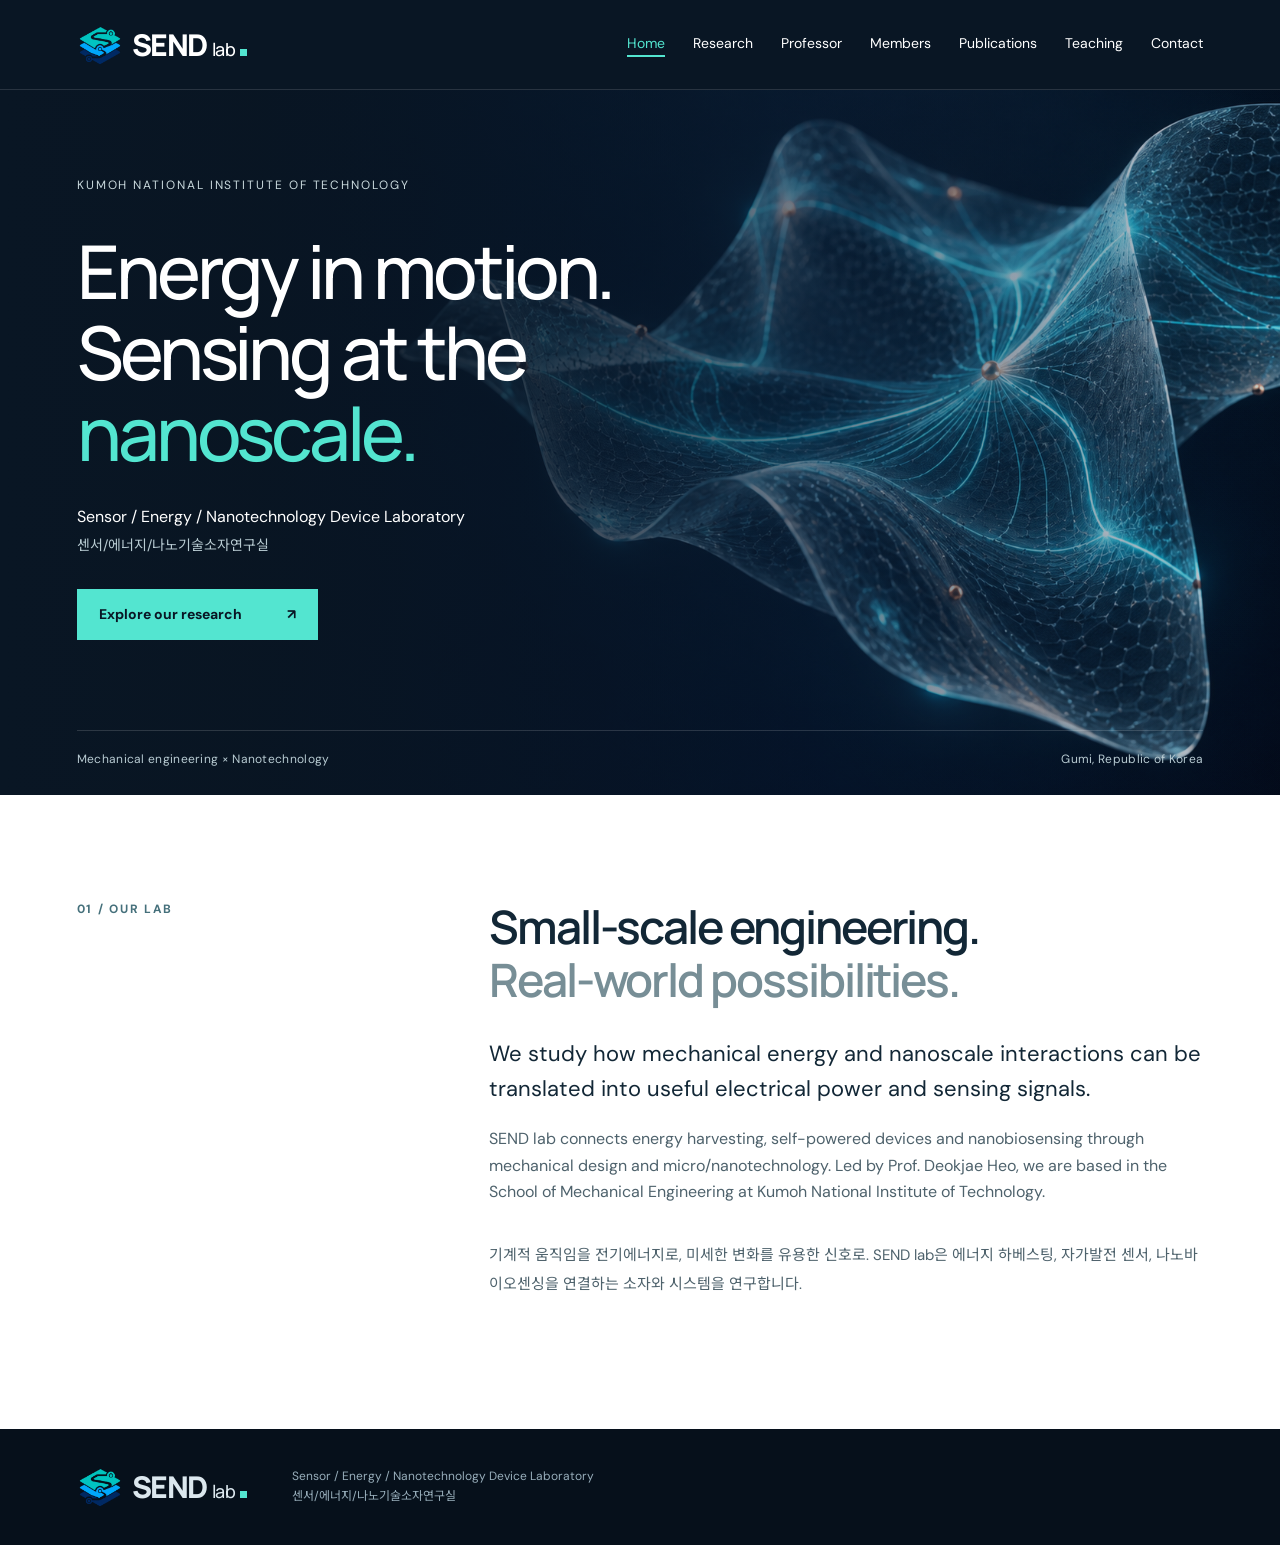
==== index.html @ dec1295a "Publish SEND lab website with teaching, office map and logo" ====
<!DOCTYPE html>
<html lang="en"><head><meta charset="utf-8"/><meta name="viewport" content="width=device-width, initial-scale=1"/>
<title>Home | SEND lab — Deokjae Heo</title><meta name="description" content="Sensor / Energy / Nanotechnology Device Laboratory at Kumoh National Institute of Technology. 허덕재 교수 센서/에너지/나노기술소자연구실."/>
<link rel="icon" type="image/png" href="send-lab-logo.png"/><link rel="stylesheet" href="site.css"/><link rel="stylesheet" href="updates.css"/>
</head><body><div class="public-site page-index" id="top"><a class="skip" href="#main">Skip to content</a><header class="header"><a aria-label="SEND lab home" class="logo" href="index.html"><img alt="" height="46" src="send-lab-logo.png" width="46"/><span class="wordmark">SEND<span>lab</span><i aria-hidden="true"></i></span></a><nav aria-label="Main navigation"><a aria-current="page" href="index.html">Home</a><a href="research.html">Research</a><a href="professor.html">Professor</a><a href="members.html">Members</a><a href="publications.html">Publications</a><a href="teaching.html">Teaching</a><a href="contact.html">Contact</a></nav></header><main id="main"><div style='--hero-image:url("send-hero.png")'><section class="hero" id="home"><div aria-label="Conceptual visualization of a nanoscale membrane and electrical energy" class="hero-art" role="img"></div><div class="hero-inner"><p class="eyebrow">KUMOH NATIONAL INSTITUTE OF TECHNOLOGY</p><h1>Energy in motion.<br/>Sensing at the<br/><em>nanoscale.</em></h1><p class="lab-name">Sensor / Energy / Nanotechnology Device Laboratory</p><p class="hero-ko" lang="ko">센서/에너지/나노기술소자연구실</p><a class="button" href="research.html">Explore our research <span>↗</span></a></div><div class="hero-bottom"><span>Mechanical engineering × Nanotechnology</span><span>Gumi, Republic of Korea</span></div></section><section class="intro section"><div class="section-label">01 / OUR LAB</div><div><h2>Small-scale engineering.<br/><span class="muted">Real-world possibilities.</span></h2><p class="lead">We study how mechanical energy and nanoscale interactions can be translated into useful electrical power and sensing signals.</p><p>SEND lab connects energy harvesting, self-powered devices and nanobiosensing through mechanical design and micro/nanotechnology. Led by Prof. Deokjae Heo, we are based in the School of Mechanical Engineering at Kumoh National Institute of Technology.</p><p class="korean" lang="ko">기계적 움직임을 전기에너지로, 미세한 변화를 유용한 신호로. SEND lab은 에너지 하베스팅, 자가발전 센서, 나노바이오센싱을 연결하는 소자와 시스템을 연구합니다.</p></div></section></div></main><footer><a aria-label="SEND lab home" class="logo" href="index.html"><img alt="" height="46" src="send-lab-logo.png" width="46"/><span class="wordmark">SEND<span>lab</span><i aria-hidden="true"></i></span></a><p>Sensor / Energy / Nanotechnology Device Laboratory<br/>센서/에너지/나노기술소자연구실</p></footer></div></body></html>
---- site.css ----
@import url('https://fonts.googleapis.com/css2?family=DM+Sans:wght@400;500;600;700&family=Manrope:wght@400;500;600;700;800&family=Noto+Sans+KR:wght@400;500;600&display=swap');
:root{--navy:#091624;--ink:#122736;--teal:#53e5d0;--gray:#56707a;--line:#d7e2e5;--paper:#f4f8f9}*{box-sizing:border-box}html{scroll-behavior:smooth;scroll-padding-top:90px}body{margin:0;color:var(--ink);font-family:'DM Sans','Noto Sans KR',sans-serif;font-size:16px;line-height:1.65}a{color:inherit}a:focus-visible,summary:focus-visible{outline:3px solid #159e8d;outline-offset:6px}h1,h2,h3,p{margin-top:0}h1,h2,h3{font-family:Manrope,'Noto Sans KR',sans-serif}h2{font-size:clamp(2rem,3.6vw,3.7rem);line-height:1.15;letter-spacing:-.045em;font-weight:600;margin-bottom:30px}h3{line-height:1.35}p{margin-bottom:20px}em{font-style:normal;color:var(--teal)}.header{height:90px;display:flex;align-items:center;justify-content:space-between;padding:0 6%;background:var(--navy);color:white;border-bottom:1px solid #ffffff20}.logo{display:inline-flex;align-items:baseline;text-decoration:none;font-family:Manrope,sans-serif;font-weight:800;font-size:30px;letter-spacing:-1.5px;line-height:1}.logo span{font-size:18px;font-weight:500;letter-spacing:-.5px;margin-left:5px}.logo i{width:7px;height:7px;display:inline-block;background:var(--teal);margin-left:5px}nav{display:flex;gap:36px}nav a{text-decoration:none;font-size:14px}nav a:hover{color:var(--teal)}nav a:last-child{border-bottom:1px solid #ffffff70}nav span{margin-left:10px}.hero{position:relative;min-height:705px;overflow:hidden;background:var(--navy);color:white}.hero-art{position:absolute;inset:0;background:radial-gradient(ellipse at 85% 50%,#145665 0,transparent 60%);opacity:.9}.hero-art:after{content:'';position:absolute;inset:0;background:linear-gradient(90deg,#091624 0%,#091624e8 20%,#09162465 57%,#09162410 100%)}.hero-inner{position:relative;padding:86px 6% 90px;max-width:1450px;margin:auto}.eyebrow{font-size:12px;letter-spacing:.16em;color:#c9d9dd;margin-bottom:35px}h1{font-size:clamp(3.1rem,5.8vw,5.65rem);font-weight:500;line-height:1.09;letter-spacing:-.055em;margin-bottom:30px}.lab-name{font-size:16px;margin-bottom:4px;max-width:490px}.hero-ko{font-size:14px;color:#b8cbd2;margin-bottom:32px}.button{display:inline-flex;gap:45px;align-items:center;color:var(--navy);background:var(--teal);padding:14px 22px;text-decoration:none;font-size:14px;font-weight:700}.button:hover{background:#a5f9ec}.hero-bottom{position:relative;display:flex;justify-content:space-between;border-top:1px solid #ffffff25;margin:0 6%;padding:19px 0;font-size:12px;color:#b8cbd2;letter-spacing:.025em}.section{padding:100px 6%;max-width:1600px;margin:auto}.section-label{font-size:12px;font-weight:700;letter-spacing:.14em;margin-bottom:25px;color:#45707b}.intro,.professor,.contact{display:grid;grid-template-columns:1fr 2fr;gap:55px}.intro{padding-top:105px;padding-bottom:110px}.intro>div:last-child{max-width:850px}.muted{color:#778e96}.lead{font-size:22px;line-height:1.6;max-width:720px}.intro p:not(.lead){max-width:730px;color:#4e626c}.korean{font-size:15px;line-height:1.95;padding-top:15px}.research{background:var(--paper);max-width:none}.section-top{display:flex;justify-content:space-between;align-items:flex-end;gap:30px;margin-bottom:45px}.section-top h2{margin-bottom:0}.side-copy{color:var(--gray);font-size:16px;margin-bottom:4px}.research-grid{display:grid;grid-template-columns:repeat(3,1fr);gap:24px}.research-card{position:relative;background:white;border-top:2px solid #1e4e5d;padding:35px 30px 30px;display:flex;flex-direction:column}.card-number{position:absolute;right:26px;top:27px;font-family:Manrope;font-size:36px;color:#d1dfe3}.card-kicker{font-size:12px;letter-spacing:.1em;margin-top:6px;margin-bottom:50px;color:#346573;font-weight:700}.research-card h3{font-size:32px;letter-spacing:-.035em;line-height:1.2;margin-bottom:25px}.research-card>p:not(.card-kicker){font-size:16px;color:#4d646e}.tags{margin-top:auto;padding-top:24px;display:flex;flex-wrap:wrap;gap:7px}.tags span{font-size:12px;border:1px solid #dce5e8;padding:4px 9px;color:#355c69}.professor{padding-top:110px;padding-bottom:105px}.profile-head{display:flex;gap:20px;justify-content:space-between;align-items:flex-start}.overline{color:#55737d;font-size:12px;letter-spacing:.12em;margin-bottom:13px}.profile-head h2{font-size:44px;margin-bottom:15px}.profile-head h2 span{font-size:20px;margin-left:18px;letter-spacing:0;color:#6d828b;display:inline-block}.profile-head p{font-size:15px}.text-link{font-size:14px;white-space:nowrap;margin-top:35px;text-underline-offset:7px}.profile-bio{font-size:18px;margin:25px 0 40px;color:#4e646f}.profile-columns{display:grid;grid-template-columns:1.3fr 1fr;gap:45px}.small-title{font-size:14px;letter-spacing:.035em;border-bottom:1px solid var(--line);padding-bottom:13px;margin-bottom:22px}.timeline,.education{margin:0}.timeline>div,.education>div{margin-bottom:24px}.timeline dt,.education dt{font-size:12px;color:#65808c;margin-bottom:5px}.timeline dd,.education dd{margin:0;font-size:14px}.timeline dd span,.education dd span{display:block;color:#586f7a;font-size:14px;line-height:1.6;margin-top:3px}.advisor{color:#65808c;font-size:12px}.honors{margin-top:32px}.honors p{font-size:14px;margin-bottom:10px}.honors p span{font-size:12px;color:#6a858e;display:inline-block;margin-right:24px}.publications{background:var(--paper);max-width:none}.paper{display:grid;grid-template-columns:38px 1fr 30px;gap:20px;border-top:1px solid #cbd9df;padding:27px 0}.paper-index{font-size:12px;color:#67838e;margin-top:4px}.journal{font-size:12px;color:#337488;letter-spacing:.02em;font-weight:600;margin-bottom:9px}.paper h3{font-size:20px;line-height:1.45;font-weight:600;letter-spacing:-.025em;margin-bottom:12px;max-width:950px}.paper h3 a{text-decoration:none}.paper h3 a:hover{text-decoration:underline;text-underline-offset:4px}.authors{font-size:12px;color:#627984;max-width:1000px;line-height:1.7;margin:0}.authors strong{color:#294955}.paper-link{text-decoration:none;font-size:22px}.all-papers{margin-top:25px;border-top:1px solid #97aeb8;border-bottom:1px solid #97aeb8}.all-papers summary{cursor:pointer;padding:23px 0;display:flex;justify-content:space-between;font-weight:600;font-size:16px;gap:20px}.all-papers summary span{color:#547681;font-size:14px}.all-papers[open] summary{margin-bottom:10px}.list-note{font-size:14px;color:#59747f;max-width:750px}.contact{background:var(--navy);color:#f8fafb;max-width:none;padding-top:95px;padding-bottom:95px}.contact .section-label{color:#a9c0ca}.contact h2{font-size:clamp(3.6rem,6vw,6rem);margin-bottom:35px}.contact p{color:#afc4ce;font-size:16px}.contact-mail{font-size:clamp(1rem,2.1vw,1.9rem);text-decoration:none;border-bottom:1px solid #58717b;padding-bottom:16px;display:flex;justify-content:space-between;gap:20px;overflow-wrap:anywhere;margin:40px 0}.contact-mail span{color:var(--teal)}.contact-bottom{display:flex;justify-content:space-between;gap:25px}.contact-bottom p,.contact-bottom a{font-size:14px;line-height:1.8}.contact-bottom a{text-decoration:none;color:#afc4ce}footer{padding:35px 6%;background:#06101b;color:#dbe7ee;display:flex;align-items:center;gap:45px}footer .logo{font-size:25px}footer p{font-size:12px;color:#98aebb;margin:0}footer>a:last-child{margin-left:auto;white-space:nowrap;font-size:12px;text-decoration:none}.skip{position:absolute;left:15px;top:-80px;background:white;padding:10px;z-index:10}.skip:focus{top:12px}
@media(min-width:1600px){.hero-inner{max-width:none;padding-left:max(6%,calc((100vw - 1408px)/2))}.intro,.professor{max-width:1500px}}
@media(max-width:950px){.intro,.professor,.contact{grid-template-columns:1fr;gap:20px}.section{padding:70px 6%}.research-grid{gap:15px}.research-card{padding:30px 22px}.research-card h3{font-size:26px}.profile-columns{gap:30px}.hero{min-height:650px}.hero-inner{padding-top:80px}.header nav{gap:22px}.hero-art{background-position:60% center!important}.profile-body{min-width:0}}
@media(max-width:650px){.header{height:auto;min-height:100px;display:block;padding:22px 6% 15px}.header .logo{font-size:27px}.header nav{margin-top:22px;justify-content:space-between;gap:12px}.header nav a{font-size:12px}.hero{min-height:640px}.hero-inner{padding-top:62px;padding-bottom:70px}h1{font-size:clamp(2.7rem,10vw,4rem)}.eyebrow{font-size:12px;letter-spacing:.07em}.lab-name{font-size:14px;max-width:290px}.hero-art:after{background:linear-gradient(90deg,#091624f2,#09162495)}.hero-bottom{gap:20px;align-items:center;font-size:12px}.hero-bottom span:first-child{max-width:155px}.section{padding:60px 6%}.section-label{margin-bottom:22px}h2{font-size:34px}.lead{font-size:20px}.section-top{display:block;margin-bottom:32px}.side-copy{margin-top:22px;font-size:14px}.research-grid{grid-template-columns:1fr;gap:20px}.research-card{padding:28px}.card-kicker{margin-bottom:35px}.research-card h3{font-size:32px}.profile-head{display:block}.profile-head h2{font-size:37px}.profile-head h2 span{font-size:18px;margin-left:12px}.text-link{display:inline-block;margin-top:0}.profile-columns{grid-template-columns:1fr;gap:20px}.paper{grid-template-columns:22px 1fr 18px;gap:10px}.paper h3{font-size:17px}.contact h2{font-size:62px}.contact-bottom{display:block}.all-papers summary{font-size:14px}.all-papers summary span{font-size:12px}footer{flex-wrap:wrap;gap:22px}footer>a:last-child{margin-left:0}footer p{width:100%}}
.hero-art{background-image:url('/send-hero.png');background-size:cover;background-position:center center;opacity:1}
.hero-art:after{background:linear-gradient(90deg,#091624 0%,#091624e8 20%,#0a244b55 64%,#153e7720 100%)}
.research-card:nth-child(2){border-top-color:#378bc1}.research-card:nth-child(3){border-top-color:#3b66b0}
.all-papers{margin-top:65px}.all-title{display:flex;justify-content:space-between;gap:20px;padding-top:28px;font-size:24px}.all-title span{font-size:14px;color:#547681;align-self:center;font-weight:400}.authors sup,.list-note sup{font-size:.78em;line-height:0;position:relative;top:-.4em;vertical-align:baseline;margin-left:1px}
@media(prefers-reduced-motion:reduce){html{scroll-behavior:auto}}
.members{display:grid;grid-template-columns:1fr 2fr;gap:55px;border-top:1px solid var(--line);padding-top:85px;padding-bottom:95px}.members-body{min-width:0}.member-group{border-top:1px solid var(--line);padding-top:24px;margin-top:38px}.member-group h3{font-size:22px;font-weight:600;letter-spacing:-.025em}.members-pending{font-size:16px;color:var(--gray);padding:24px 28px;background:var(--paper);border-left:2px solid #378bc1}.member-group[hidden]{display:none}
@media(max-width:950px){.members{grid-template-columns:1fr;gap:20px;padding:70px 6%}}
@media(max-width:650px){.members{padding:60px 6%}.header nav{gap:9px;flex-wrap:wrap;row-gap:12px}.header nav a{font-size:12px}.member-group{margin-top:28px}.members-pending{padding:20px}}
body{min-height:100vh;display:flex;flex-direction:column}main{flex:1}footer{margin-top:auto}nav a[aria-current="page"]{color:var(--teal);border-bottom:2px solid var(--teal)}nav a:last-child:not([aria-current="page"]){border-bottom:0}.page-heading{font-size:clamp(2rem,3.6vw,3.7rem);line-height:1.15;letter-spacing:-.045em;font-weight:600;margin-bottom:30px}.section-top .page-heading{margin-bottom:0}.profile-head .page-heading{font-size:44px;margin-bottom:15px}.profile-head .page-heading span{font-size:20px;margin-left:18px;letter-spacing:0;color:#6d828b;display:inline-block}.contact .page-heading{font-size:clamp(3.6rem,6vw,6rem);margin-bottom:35px}.page-contact main{background:var(--navy)}
@media(max-width:650px){.page-heading{font-size:34px}.profile-head .page-heading{font-size:37px}.profile-head .page-heading span{font-size:18px;margin-left:12px}.contact .page-heading{font-size:62px}.header nav{justify-content:flex-start;column-gap:18px;row-gap:13px}}
.professor-portrait{min-width:0}.professor-portrait img{display:block;width:100%;max-width:290px;height:auto;aspect-ratio:4/5;object-fit:cover;object-position:center 25%;border:1px solid var(--line);border-radius:4px}.scholar-button{white-space:nowrap;gap:20px;margin-top:30px;flex-shrink:0}.profile-head{flex-wrap:wrap}
@media(max-width:950px){.professor-portrait img{max-width:240px}.professor-portrait{margin-bottom:16px}}
@media(max-width:650px){.professor-portrait img{max-width:210px}.scholar-button{margin-top:8px}}
.professor-selected{grid-column:1/-1;margin-top:35px;padding-top:55px;border-top:1px solid var(--line)}.professor-selected .text-link{display:inline-block;margin-top:22px}.page-publications .all-papers{margin-top:0}
.selection-toolbar{background:#e5f4f3;padding:24px 28px;margin-bottom:35px;border-left:3px solid #218c9c}.selection-toolbar p{font-size:14px;margin:8px 0 0}.selection-status{font-size:14px;color:#355c69;margin-top:20px}.selection-empty{color:var(--gray);font-size:16px}.selection-empty[hidden]{display:none}.feature-toggle{grid-column:2;justify-self:start;padding:9px 14px;border:1px solid #317b91;background:transparent;border-radius:3px;color:#245b70;font:600 13px 'DM Sans','Noto Sans KR',sans-serif;cursor:pointer}.feature-toggle:hover{background:#e1f4f3}.feature-toggle[aria-pressed="true"]{background:#123b50;color:#7cf0db;border-color:#123b50}.feature-toggle:focus-visible{outline:3px solid #159e8d;outline-offset:4px}
.feature-order{grid-column:2;display:flex;align-items:center;gap:12px;font-size:14px;color:#355c69}.feature-order select{padding:7px 26px 7px 10px;border:1px solid #317b91;background:white;border-radius:3px;font:inherit;color:#123b50}.feature-order select:focus-visible{outline:3px solid #159e8d;outline-offset:3px}
.ko-translation{display:block;font-family:'Noto Sans KR',sans-serif;font-size:14px!important;font-weight:400!important;line-height:1.8!important;letter-spacing:0!important;color:#607581;margin-top:10px}.page-heading>.ko-translation,h2>.ko-translation{font-size:16px!important;margin-top:18px}.research-card h3>.ko-translation{margin-top:14px}.research-card>p:not(.card-kicker)>.ko-translation{font-size:14px!important;color:#5a707b}.profile-bio>.ko-translation{margin-top:16px}.timeline dd .ko-translation,.education dd .ko-translation{font-size:13px!important;margin-top:3px}.small-title .ko-translation{display:inline-block;margin:0 0 0 12px;font-size:13px!important}.honors p .ko-translation{display:block;margin:6px 0 0 52px;font-size:13px!important;color:#607581}.members-pending .ko-translation{margin-top:6px}
---- updates.css ----
/* Shared public page styles, independent of the former application server. */
html{line-height:1.5;-webkit-text-size-adjust:100%}body{-webkit-font-smoothing:antialiased}a{text-decoration:none}dd{margin:0}img{display:block;max-width:100%}h1,h2,h3,h4,p{margin-top:0}h3{font-weight:inherit}figure{margin:0}sup{font-size:75%;line-height:0;position:relative;vertical-align:baseline;top:-.5em}
.public-site{min-height:100vh;display:flex;flex-direction:column}.public-site>main{flex:1}.public-site .overline{text-decoration:none}
.public-site .hero-art{background-image:linear-gradient(90deg,rgba(6,16,27,.75),rgba(6,16,27,.1)),var(--hero-image)!important}
.public-site .members-grid{display:grid;grid-template-columns:repeat(3,1fr);gap:32px;margin-top:30px}.public-site .member-card img{width:100%;height:300px;object-fit:cover;object-position:center 25%;margin-bottom:20px}.public-site .member-card h3{font-size:24px;margin-bottom:8px}.public-site .member-card small{font-size:16px;color:#64808c}.public-site .member-bio{white-space:pre-line}.public-site .member-group{margin-top:48px}
.logo{align-items:center;gap:9px;flex-shrink:0}.logo>img{width:46px;height:46px;object-fit:contain}.logo .wordmark{font-size:30px;font-weight:800;letter-spacing:-1.5px;margin:0;display:inline-flex;align-items:baseline}.logo .wordmark span{font-size:18px;font-weight:500;letter-spacing:-.5px;margin-left:5px}.header nav{gap:28px}
.semester{display:grid;grid-template-columns:1fr 2fr;gap:56px;margin-top:62px;padding-top:38px;border-top:1px solid var(--line)}.semester-heading h2{font-size:32px;letter-spacing:-.035em;margin-bottom:10px}.semester-heading p{color:var(--gray);font-size:15px}.course{display:flex;gap:28px;padding:28px 0;border-bottom:1px solid var(--line)}.course:first-child{padding-top:0}.course-index{font-size:14px;font-weight:600;color:#357e86;padding-top:7px}.course h3{font-size:25px;font-weight:600;letter-spacing:-.025em;margin-bottom:10px}.course p{font-size:15px;color:var(--gray);margin:0}
.office-section{display:grid;grid-template-columns:1fr 1.65fr;gap:60px;color:#e7f0f2;padding-top:0;padding-bottom:100px}.office-section .section-label{color:#84bebf}.office-section h2{font-size:38px}.office-address{font-size:18px;line-height:1.8}.office-ko{font-size:14px;color:#a7bcc6;line-height:1.9}.map-links{display:flex;flex-wrap:wrap;gap:18px;margin-top:28px}.map-links a{font-size:14px;color:var(--teal);border-bottom:1px solid #53e5d066;padding-bottom:5px}.map-frame{overflow:hidden;min-height:370px;border:1px solid #34515e;border-radius:4px;background:#e7edef}.map-frame iframe{width:100%;height:100%;min-height:370px;border:0;display:block}.contact-bottom p{max-width:550px}
@media(max-width:1000px){.header nav{gap:17px}.header{padding-left:5%;padding-right:5%}.logo>img{width:40px;height:40px}.office-section{gap:32px}.semester{gap:30px}}
@media(max-width:760px){.header{height:auto;min-height:120px;flex-direction:column;align-items:flex-start;gap:20px;padding-top:20px;padding-bottom:20px}.header nav{flex-wrap:wrap;column-gap:22px;row-gap:12px}.header nav a{font-size:14px}.semester{grid-template-columns:1fr;gap:28px;margin-top:40px}.course h3{font-size:22px}.office-section{grid-template-columns:1fr;padding-top:0;padding-bottom:60px}.office-section h2{font-size:32px}.map-frame,.map-frame iframe{min-height:310px}.public-site .members-grid{grid-template-columns:1fr}.logo>img{width:40px;height:40px}.contact-mail{overflow-wrap:anywhere}}
@media(prefers-reduced-motion:reduce){html{scroll-behavior:auto}}
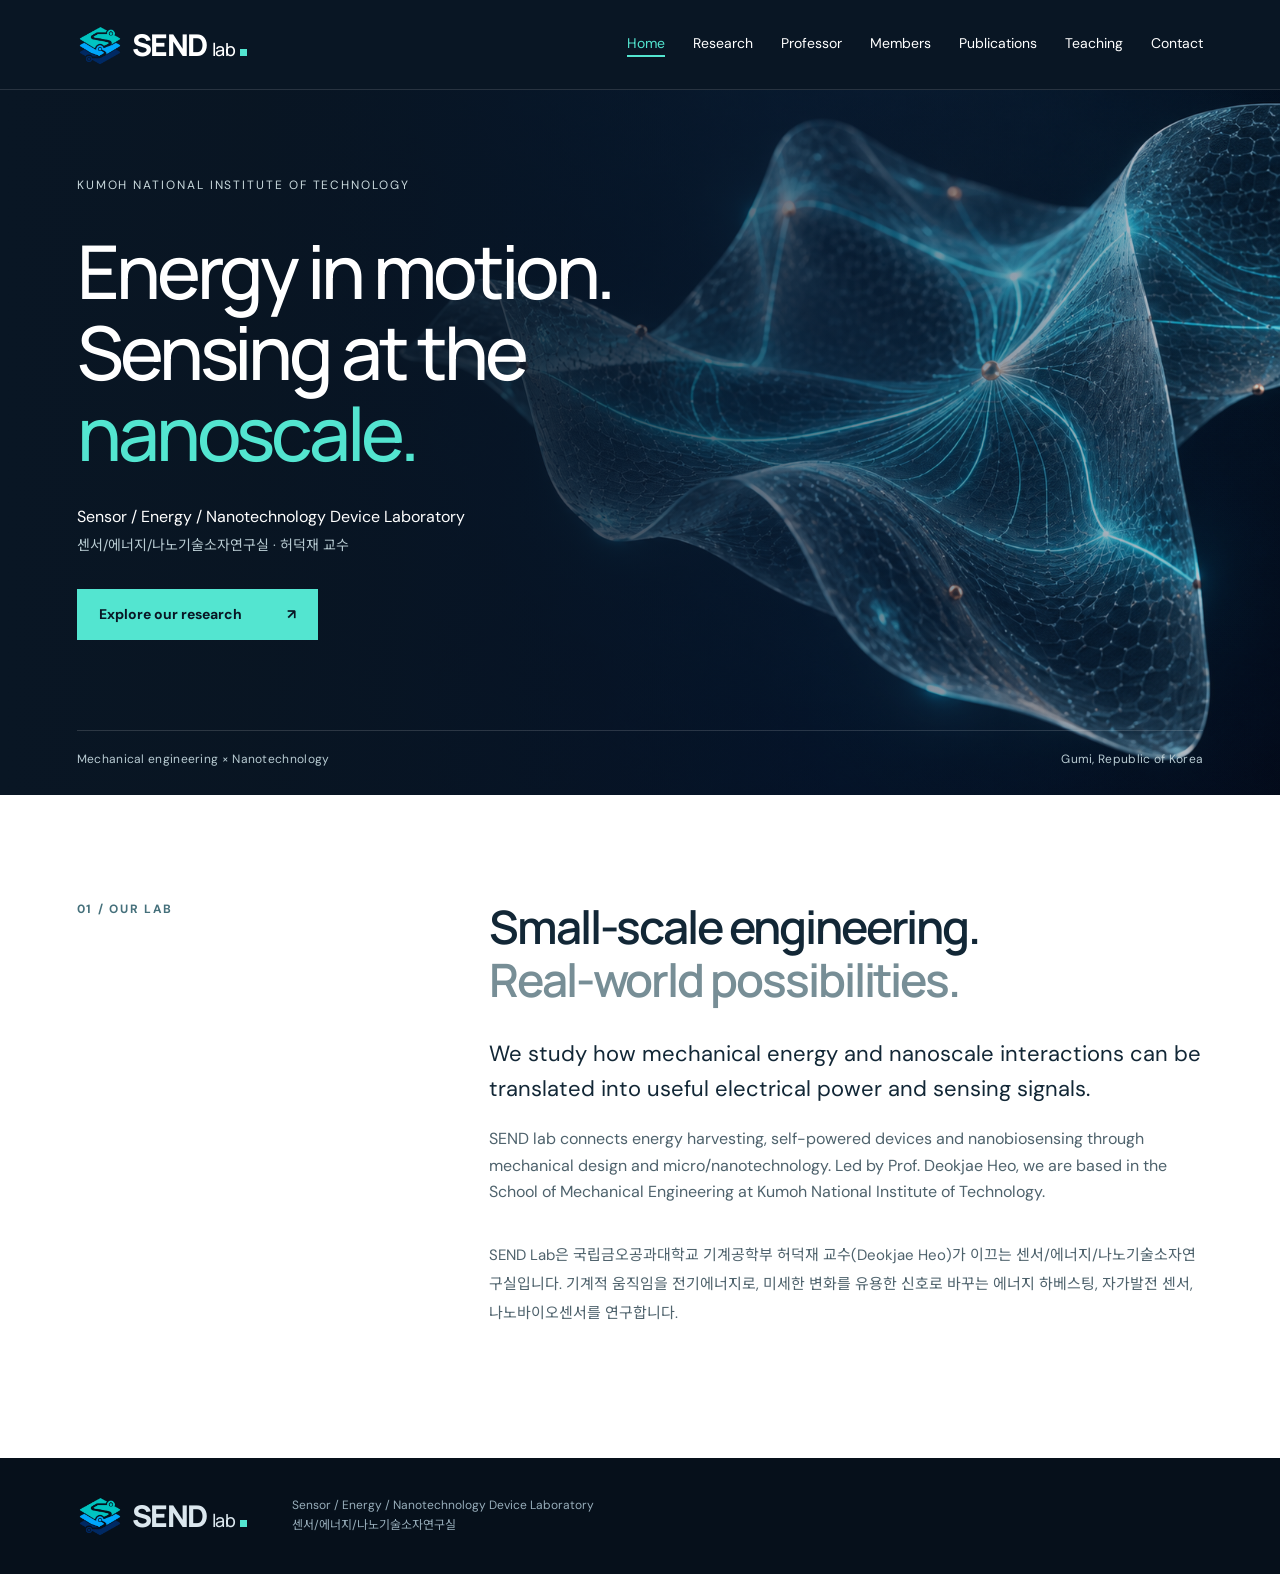
==== commit 29db41c5: "Improve Korean and English name search discovery Add bilingual page titles, specific descriptions, c" ====
--- a/index.html
+++ b/index.html
@@ -1,5 +1,6 @@
 <!DOCTYPE html>
-<html lang="en"><head><meta charset="utf-8"/><meta name="viewport" content="width=device-width, initial-scale=1"/>
-<title>Home | SEND lab — Deokjae Heo</title><meta name="description" content="Sensor / Energy / Nanotechnology Device Laboratory at Kumoh National Institute of Technology. 허덕재 교수 센서/에너지/나노기술소자연구실."/>
-<link rel="icon" type="image/png" href="send-lab-logo.png"/><link rel="stylesheet" href="site.css"/><link rel="stylesheet" href="updates.css"/>
-</head><body><div class="public-site page-index" id="top"><a class="skip" href="#main">Skip to content</a><header class="header"><a aria-label="SEND lab home" class="logo" href="index.html"><img alt="" height="46" src="send-lab-logo.png" width="46"/><span class="wordmark">SEND<span>lab</span><i aria-hidden="true"></i></span></a><nav aria-label="Main navigation"><a aria-current="page" href="index.html">Home</a><a href="research.html">Research</a><a href="professor.html">Professor</a><a href="members.html">Members</a><a href="publications.html">Publications</a><a href="teaching.html">Teaching</a><a href="contact.html">Contact</a></nav></header><main id="main"><div style='--hero-image:url("send-hero.png")'><section class="hero" id="home"><div aria-label="Conceptual visualization of a nanoscale membrane and electrical energy" class="hero-art" role="img"></div><div class="hero-inner"><p class="eyebrow">KUMOH NATIONAL INSTITUTE OF TECHNOLOGY</p><h1>Energy in motion.<br/>Sensing at the<br/><em>nanoscale.</em></h1><p class="lab-name">Sensor / Energy / Nanotechnology Device Laboratory</p><p class="hero-ko" lang="ko">센서/에너지/나노기술소자연구실</p><a class="button" href="research.html">Explore our research <span>↗</span></a></div><div class="hero-bottom"><span>Mechanical engineering × Nanotechnology</span><span>Gumi, Republic of Korea</span></div></section><section class="intro section"><div class="section-label">01 / OUR LAB</div><div><h2>Small-scale engineering.<br/><span class="muted">Real-world possibilities.</span></h2><p class="lead">We study how mechanical energy and nanoscale interactions can be translated into useful electrical power and sensing signals.</p><p>SEND lab connects energy harvesting, self-powered devices and nanobiosensing through mechanical design and micro/nanotechnology. Led by Prof. Deokjae Heo, we are based in the School of Mechanical Engineering at Kumoh National Institute of Technology.</p><p class="korean" lang="ko">기계적 움직임을 전기에너지로, 미세한 변화를 유용한 신호로. SEND lab은 에너지 하베스팅, 자가발전 센서, 나노바이오센싱을 연결하는 소자와 시스템을 연구합니다.</p></div></section></div></main><footer><a aria-label="SEND lab home" class="logo" href="index.html"><img alt="" height="46" src="send-lab-logo.png" width="46"/><span class="wordmark">SEND<span>lab</span><i aria-hidden="true"></i></span></a><p>Sensor / Energy / Nanotechnology Device Laboratory<br/>센서/에너지/나노기술소자연구실</p></footer></div></body></html>+
+<html lang="en"><head><meta charset="utf-8"/><meta content="width=device-width, initial-scale=1" name="viewport"/>
+<title>SEND Lab | 허덕재 교수 · Deokjae Heo | 금오공과대학교</title><meta content="국립금오공과대학교 기계공학부 허덕재 교수(Deokjae Heo)의 SEND Lab. 에너지 하베스팅, 자가발전 센서, 나노바이오센서를 연구하는 센서/에너지/나노기술소자연구실입니다." name="description"/>
+<link href="send-lab-logo.png" rel="icon" type="image/png"/><link href="site.css" rel="stylesheet"/><link href="updates.css" rel="stylesheet"/>
+<link href="https://djheo472.github.io/send-lab/" rel="canonical"/><meta content="SEND Lab | 허덕재 교수 · Deokjae Heo | 금오공과대학교" property="og:title"/><meta content="국립금오공과대학교 기계공학부 허덕재 교수(Deokjae Heo)의 SEND Lab. 에너지 하베스팅, 자가발전 센서, 나노바이오센서를 연구하는 센서/에너지/나노기술소자연구실입니다." property="og:description"/><meta content="https://djheo472.github.io/send-lab/" property="og:url"/><meta content="website" property="og:type"/><meta content="SEND Lab" property="og:site_name"/><meta content="https://djheo472.github.io/send-lab/send-lab-logo.png" property="og:image"/><meta content="SEND Lab logo" property="og:image:alt"/><script data-search-identity="" type="application/ld+json">{"@context":"https://schema.org","@graph":[{"@type":"ResearchOrganization","@id":"https://djheo472.github.io/send-lab/#send-lab","name":"SEND Lab","alternateName":["Sensor / Energy / Nanotechnology Device Laboratory","센서/에너지/나노기술소자연구실"],"url":"https://djheo472.github.io/send-lab/","logo":"https://djheo472.github.io/send-lab/send-lab-logo.png","parentOrganization":{"@type":"CollegeOrUniversity","name":"Kumoh National Institute of Technology","alternateName":"국립금오공과대학교"}},{"@type":"Person","@id":"https://djheo472.github.io/send-lab/professor.html#deokjae-heo","name":"Deokjae Heo","alternateName":"허덕재","jobTitle":"Assistant Professor","url":"https://djheo472.github.io/send-lab/professor.html","image":"https://djheo472.github.io/send-lab/deokjae-heo.png","worksFor":{"@type":"CollegeOrUniversity","name":"Kumoh National Institute of Technology","alternateName":"국립금오공과대학교","department":{"@type":"Organization","name":"School of Mechanical Engineering"}},"memberOf":{"@id":"https://djheo472.github.io/send-lab/#send-lab"},"sameAs":["https://scholar.google.com/citations?user=-ATOsVMAAAAJ&hl=en"]}]}</script><meta name="google-site-verification" content="ZCUrHLigR-vk1NYwcFVq_-d4qjWVT8IZO86B0qcIZU8"/></head><body><div class="public-site page-index" id="top"><a class="skip" href="#main">Skip to content</a><header class="header"><a aria-label="SEND lab home" class="logo" href="index.html"><img alt="" height="46" src="send-lab-logo.png" width="46"/><span class="wordmark">SEND<span>lab</span><i aria-hidden="true"></i></span></a><nav aria-label="Main navigation"><a aria-current="page" href="index.html">Home</a><a href="research.html">Research</a><a href="professor.html">Professor</a><a href="members.html">Members</a><a href="publications.html">Publications</a><a href="teaching.html">Teaching</a><a href="contact.html">Contact</a></nav></header><main id="main"><div style='--hero-image:url("send-hero.png")'><section class="hero" id="home"><div aria-label="Conceptual visualization of a nanoscale membrane and electrical energy" class="hero-art" role="img"></div><div class="hero-inner"><p class="eyebrow">KUMOH NATIONAL INSTITUTE OF TECHNOLOGY</p><h1>Energy in motion.<br/>Sensing at the<br/><em>nanoscale.</em></h1><p class="lab-name">Sensor / Energy / Nanotechnology Device Laboratory</p><p class="hero-ko" lang="ko">센서/에너지/나노기술소자연구실 · 허덕재 교수</p><a class="button" href="research.html">Explore our research <span>↗</span></a></div><div class="hero-bottom"><span>Mechanical engineering × Nanotechnology</span><span>Gumi, Republic of Korea</span></div></section><section class="intro section"><div class="section-label">01 / OUR LAB</div><div><h2>Small-scale engineering.<br/><span class="muted">Real-world possibilities.</span></h2><p class="lead">We study how mechanical energy and nanoscale interactions can be translated into useful electrical power and sensing signals.</p><p>SEND lab connects energy harvesting, self-powered devices and nanobiosensing through mechanical design and micro/nanotechnology. Led by Prof. Deokjae Heo, we are based in the School of Mechanical Engineering at Kumoh National Institute of Technology.</p><p class="korean" lang="ko">SEND Lab은 국립금오공과대학교 기계공학부 허덕재 교수(Deokjae Heo)가 이끄는 센서/에너지/나노기술소자연구실입니다. 기계적 움직임을 전기에너지로, 미세한 변화를 유용한 신호로 바꾸는 에너지 하베스팅, 자가발전 센서, 나노바이오센서를 연구합니다.</p></div></section></div></main><footer><a aria-label="SEND lab home" class="logo" href="index.html"><img alt="" height="46" src="send-lab-logo.png" width="46"/><span class="wordmark">SEND<span>lab</span><i aria-hidden="true"></i></span></a><p>Sensor / Energy / Nanotechnology Device Laboratory<br/>센서/에너지/나노기술소자연구실</p></footer></div></body></html>
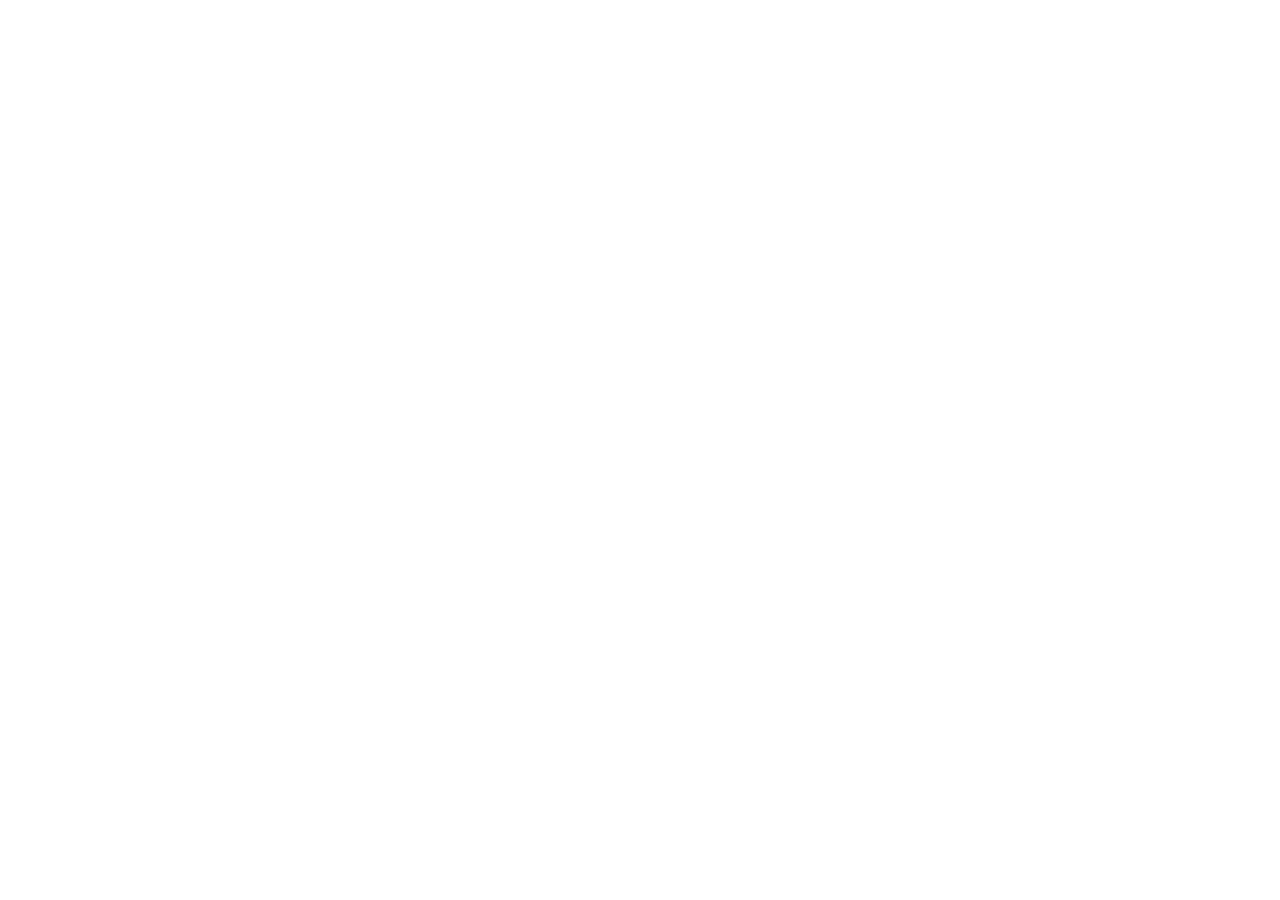
==== commit ac273706: "Redirect previous SEND Lab pages to deokjaeheo.github.io" ====
--- a/index.html
+++ b/index.html
@@ -1,6 +1,2 @@
-<!DOCTYPE html>
-
-<html lang="en"><head><meta charset="utf-8"/><meta content="width=device-width, initial-scale=1" name="viewport"/>
-<title>SEND Lab | 허덕재 교수 · Deokjae Heo | 금오공과대학교</title><meta content="국립금오공과대학교 기계공학부 허덕재 교수(Deokjae Heo)의 SEND Lab. 에너지 하베스팅, 자가발전 센서, 나노바이오센서를 연구하는 센서/에너지/나노기술소자연구실입니다." name="description"/>
-<link href="send-lab-logo.png" rel="icon" type="image/png"/><link href="site.css" rel="stylesheet"/><link href="updates.css" rel="stylesheet"/>
-<link href="https://djheo472.github.io/send-lab/" rel="canonical"/><meta content="SEND Lab | 허덕재 교수 · Deokjae Heo | 금오공과대학교" property="og:title"/><meta content="국립금오공과대학교 기계공학부 허덕재 교수(Deokjae Heo)의 SEND Lab. 에너지 하베스팅, 자가발전 센서, 나노바이오센서를 연구하는 센서/에너지/나노기술소자연구실입니다." property="og:description"/><meta content="https://djheo472.github.io/send-lab/" property="og:url"/><meta content="website" property="og:type"/><meta content="SEND Lab" property="og:site_name"/><meta content="https://djheo472.github.io/send-lab/send-lab-logo.png" property="og:image"/><meta content="SEND Lab logo" property="og:image:alt"/><script data-search-identity="" type="application/ld+json">{"@context":"https://schema.org","@graph":[{"@type":"ResearchOrganization","@id":"https://djheo472.github.io/send-lab/#send-lab","name":"SEND Lab","alternateName":["Sensor / Energy / Nanotechnology Device Laboratory","센서/에너지/나노기술소자연구실"],"url":"https://djheo472.github.io/send-lab/","logo":"https://djheo472.github.io/send-lab/send-lab-logo.png","parentOrganization":{"@type":"CollegeOrUniversity","name":"Kumoh National Institute of Technology","alternateName":"국립금오공과대학교"}},{"@type":"Person","@id":"https://djheo472.github.io/send-lab/professor.html#deokjae-heo","name":"Deokjae Heo","alternateName":"허덕재","jobTitle":"Assistant Professor","url":"https://djheo472.github.io/send-lab/professor.html","image":"https://djheo472.github.io/send-lab/deokjae-heo.png","worksFor":{"@type":"CollegeOrUniversity","name":"Kumoh National Institute of Technology","alternateName":"국립금오공과대학교","department":{"@type":"Organization","name":"School of Mechanical Engineering"}},"memberOf":{"@id":"https://djheo472.github.io/send-lab/#send-lab"},"sameAs":["https://scholar.google.com/citations?user=-ATOsVMAAAAJ&hl=en"]}]}</script><meta name="google-site-verification" content="ZCUrHLigR-vk1NYwcFVq_-d4qjWVT8IZO86B0qcIZU8"/></head><body><div class="public-site page-index" id="top"><a class="skip" href="#main">Skip to content</a><header class="header"><a aria-label="SEND lab home" class="logo" href="index.html"><img alt="" height="46" src="send-lab-logo.png" width="46"/><span class="wordmark">SEND<span>lab</span><i aria-hidden="true"></i></span></a><nav aria-label="Main navigation"><a aria-current="page" href="index.html">Home</a><a href="research.html">Research</a><a href="professor.html">Professor</a><a href="members.html">Members</a><a href="publications.html">Publications</a><a href="teaching.html">Teaching</a><a href="contact.html">Contact</a></nav></header><main id="main"><div style='--hero-image:url("send-hero.png")'><section class="hero" id="home"><div aria-label="Conceptual visualization of a nanoscale membrane and electrical energy" class="hero-art" role="img"></div><div class="hero-inner"><p class="eyebrow">KUMOH NATIONAL INSTITUTE OF TECHNOLOGY</p><h1>Energy in motion.<br/>Sensing at the<br/><em>nanoscale.</em></h1><p class="lab-name">Sensor / Energy / Nanotechnology Device Laboratory</p><p class="hero-ko" lang="ko">센서/에너지/나노기술소자연구실 · 허덕재 교수</p><a class="button" href="research.html">Explore our research <span>↗</span></a></div><div class="hero-bottom"><span>Mechanical engineering × Nanotechnology</span><span>Gumi, Republic of Korea</span></div></section><section class="intro section"><div class="section-label">01 / OUR LAB</div><div><h2>Small-scale engineering.<br/><span class="muted">Real-world possibilities.</span></h2><p class="lead">We study how mechanical energy and nanoscale interactions can be translated into useful electrical power and sensing signals.</p><p>SEND lab connects energy harvesting, self-powered devices and nanobiosensing through mechanical design and micro/nanotechnology. Led by Prof. Deokjae Heo, we are based in the School of Mechanical Engineering at Kumoh National Institute of Technology.</p><p class="korean" lang="ko">SEND Lab은 국립금오공과대학교 기계공학부 허덕재 교수(Deokjae Heo)가 이끄는 센서/에너지/나노기술소자연구실입니다. 기계적 움직임을 전기에너지로, 미세한 변화를 유용한 신호로 바꾸는 에너지 하베스팅, 자가발전 센서, 나노바이오센서를 연구합니다.</p></div></section></div></main><footer><a aria-label="SEND lab home" class="logo" href="index.html"><img alt="" height="46" src="send-lab-logo.png" width="46"/><span class="wordmark">SEND<span>lab</span><i aria-hidden="true"></i></span></a><p>Sensor / Energy / Nanotechnology Device Laboratory<br/>센서/에너지/나노기술소자연구실</p></footer></div></body></html>
+<!doctype html>
+<html lang="ko"><head><meta charset="utf-8"><meta name="viewport" content="width=device-width, initial-scale=1"><title>SEND Lab · 새 홈페이지로 이동</title><link rel="canonical" href="https://deokjaeheo.github.io/"><meta http-equiv="refresh" content="0;url=https://deokjaeheo.github.io/"><style>body{font-family:system-ui,sans-serif;background:#081923;color:#e8f3f6;max-width:720px;margin:15vh auto;padding:24px;line-height:1.8}a{color:#50d9cb}</style></head><body><h1>SEND Lab</h1><p>국립금오공과대학교 기계공학부 허덕재 교수의 연구실 홈페이지가 새 주소로 이전했습니다.</p><p>The SEND Lab website has moved.</p><a href="https://deokjaeheo.github.io/">새 홈페이지로 이동 · Visit our website ↗</a></body></html>
